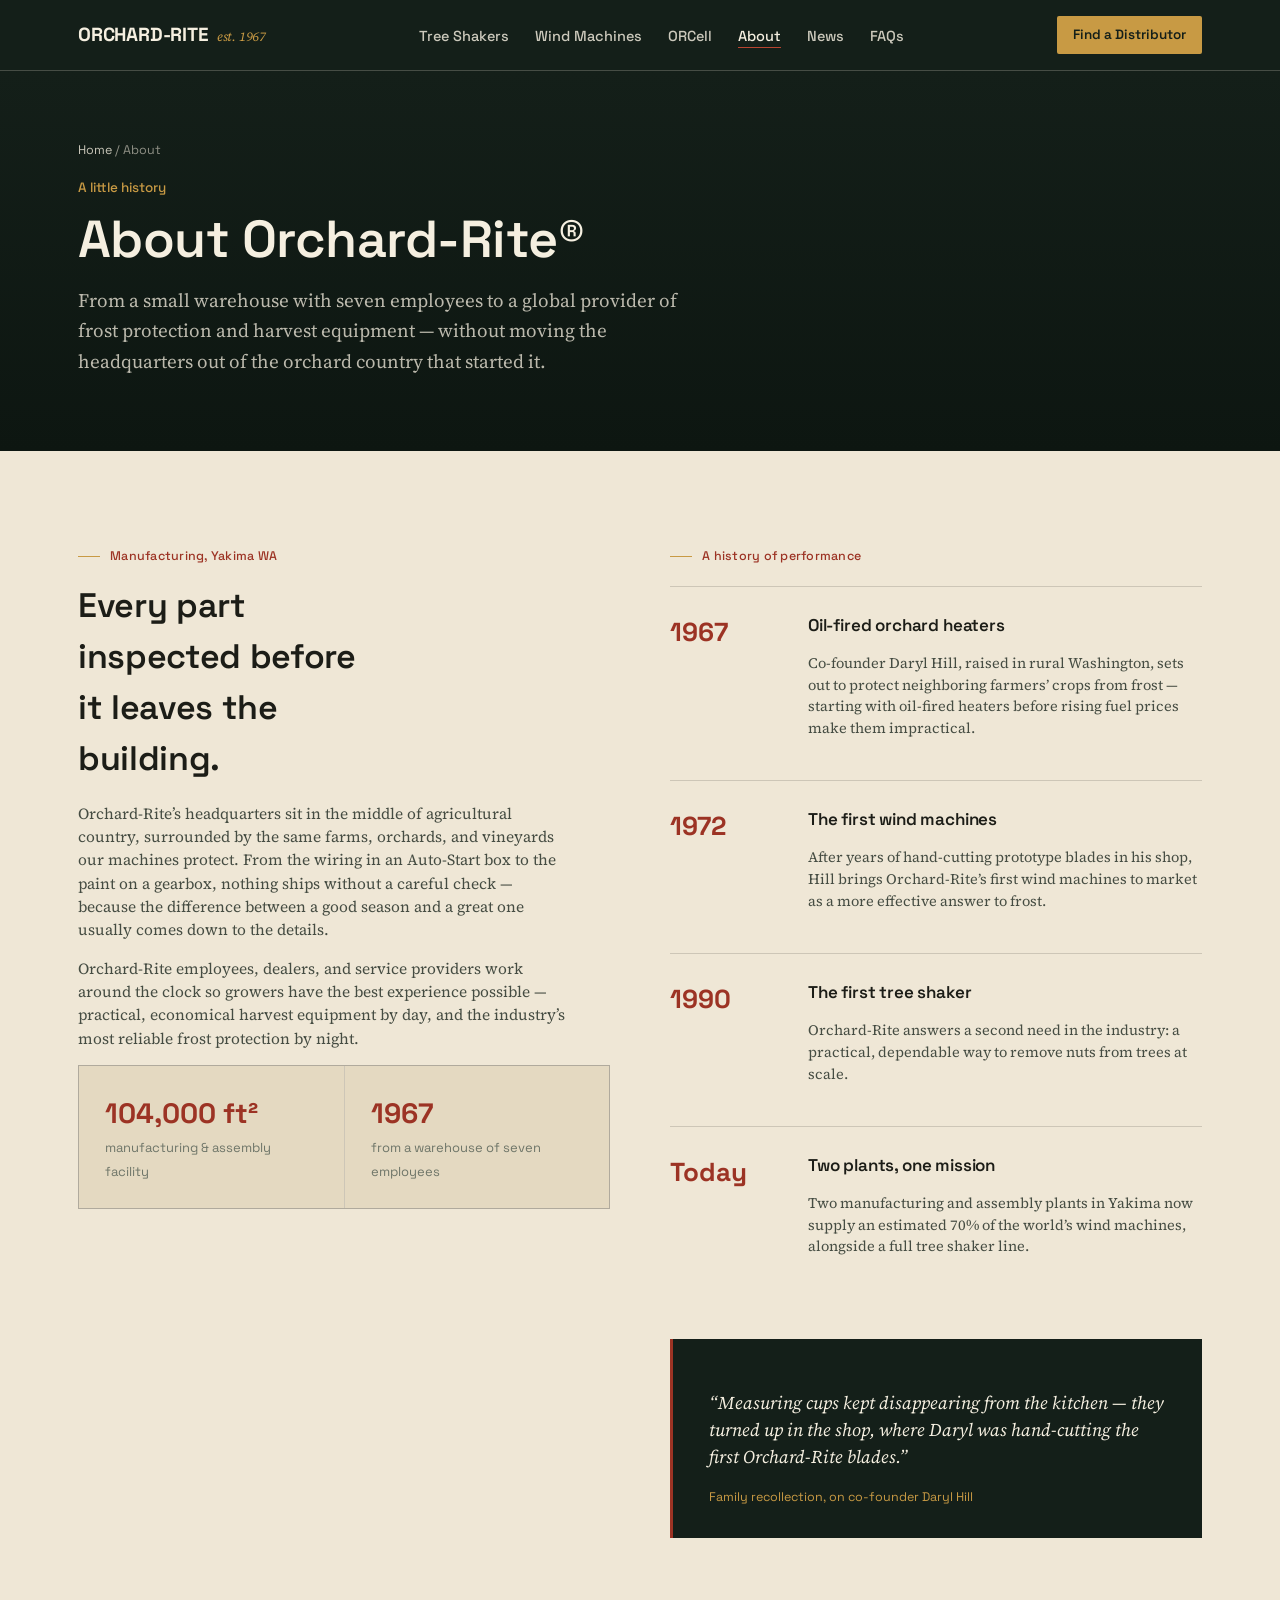
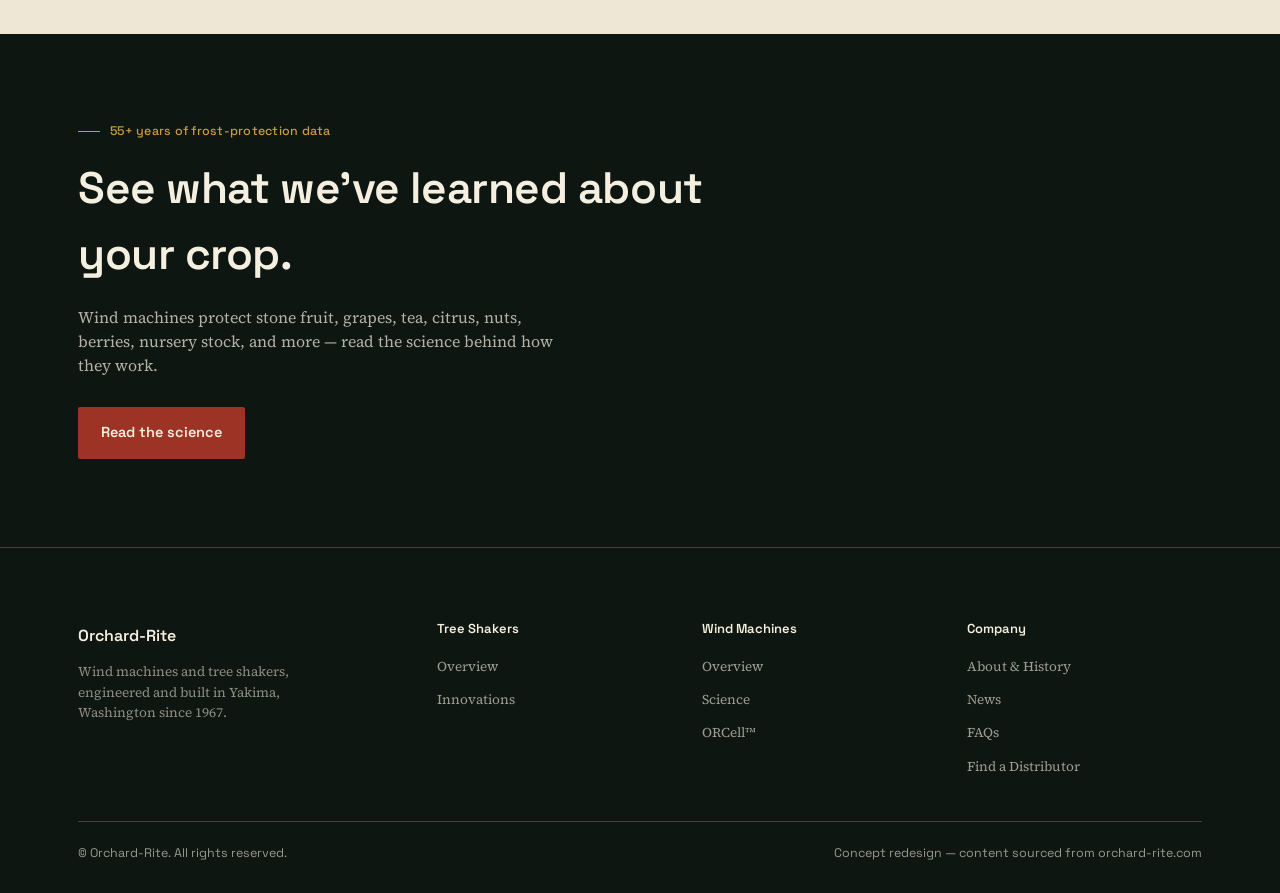
==== about.html @ 357910c6 "Add files via upload" ====
<!DOCTYPE html>
<html lang="en">
<head>
<meta charset="UTF-8">
<meta name="viewport" content="width=device-width, initial-scale=1.0">
<title>About Orchard-Rite — History & Manufacturing</title>
<meta name="description" content="Orchard-Rite's history since 1967: co-founder Daryl Hill, the first wind machines, the first tree shaker, and the 104,000 sq ft Yakima, WA manufacturing facility.">
<link rel="preconnect" href="https://fonts.googleapis.com">
<link rel="preconnect" href="https://fonts.gstatic.com" crossorigin>
<link href="https://fonts.googleapis.com/css2?family=Space+Grotesk:wght@400;500;600;700&family=Source+Serif+4:ital,opsz,wght@0,8..60,400;0,8..60,600;1,8..60,400;1,8..60,600&display=swap" rel="stylesheet">
<link rel="stylesheet" href="assets/style.css">
</head>
<body>
<header>
  <nav class="nav">
    <a class="brand" href="index.html">ORCHARD-RITE<small>est. 1967</small></a>
    <ul class="navlinks">
      <li><a href="tree-shakers.html">Tree Shakers</a></li>
      <li><a href="wind-machines.html">Wind Machines</a></li>
      <li><a href="orcell.html">ORCell</a></li>
      <li><a href="about.html" class="active">About</a></li>
      <li><a href="news.html">News</a></li>
      <li><a href="faqs.html">FAQs</a></li>
    </ul>
    <a class="navcta" href="contact.html">Find a Distributor</a>
    <button class="burger" aria-label="Menu">&#9776;</button>
  </nav>
</header>
<main>

<section class="page-hero">
  <div class="wrap">
    <div class="breadcrumb"><a href="index.html">Home</a> / About</div>
    <div class="tagline">A little history</div>
    <h1>About Orchard-Rite&reg;</h1>
    <p class="lede">From a small warehouse with seven employees to a global provider of frost protection and harvest equipment &mdash; without moving the headquarters out of the orchard country that started it.</p>
  </div>
</section>

<section id="manufacturing">
  <div class="wrap">
    <div class="mfg-grid">
      <div>
        <span class="eyebrow rust">Manufacturing, Yakima WA</span>
        <h2 style="font-size:clamp(26px,3vw,34px); max-width:14ch;">Every part inspected before it leaves the building.</h2>
        <p style="color:var(--steel-2); font-size:15.5px; margin-top:18px;">Orchard-Rite&#8217;s headquarters sit in the middle of agricultural country, surrounded by the same farms, orchards, and vineyards our machines protect. From the wiring in an Auto-Start box to the paint on a gearbox, nothing ships without a careful check &mdash; because the difference between a good season and a great one usually comes down to the details.</p>
        <p style="color:var(--steel-2); font-size:15.5px;">Orchard-Rite employees, dealers, and service providers work around the clock so growers have the best experience possible &mdash; practical, economical harvest equipment by day, and the industry&#8217;s most reliable frost protection by night.</p>
        <div class="mfg-figures">
          <div class="mfg-fig"><span class="num">104,000 ft&sup2;</span><span class="lab">manufacturing &amp; assembly facility</span></div>
          <div class="mfg-fig"><span class="num">1967</span><span class="lab">from a warehouse of seven employees</span></div>
        </div>
      </div>
      <div id="history">
        <span class="eyebrow rust">A history of performance</span>
        <div class="timeline">
          <div class="tl-row">
            <div class="tl-year">1967</div>
            <div><h4>Oil-fired orchard heaters</h4><p>Co-founder Daryl Hill, raised in rural Washington, sets out to protect neighboring farmers&#8217; crops from frost &mdash; starting with oil-fired heaters before rising fuel prices make them impractical.</p></div>
          </div>
          <div class="tl-row">
            <div class="tl-year">1972</div>
            <div><h4>The first wind machines</h4><p>After years of hand-cutting prototype blades in his shop, Hill brings Orchard-Rite&#8217;s first wind machines to market as a more effective answer to frost.</p></div>
          </div>
          <div class="tl-row">
            <div class="tl-year">1990</div>
            <div><h4>The first tree shaker</h4><p>Orchard-Rite answers a second need in the industry: a practical, dependable way to remove nuts from trees at scale.</p></div>
          </div>
          <div class="tl-row">
            <div class="tl-year">Today</div>
            <div><h4>Two plants, one mission</h4><p>Two manufacturing and assembly plants in Yakima now supply an estimated 70% of the world&#8217;s wind machines, alongside a full tree shaker line.</p></div>
          </div>
        </div>
        <div class="founder-quote">
          <p>&#8220;Measuring cups kept disappearing from the kitchen &mdash; they turned up in the shop, where Daryl was hand-cutting the first Orchard-Rite blades.&#8221;</p>
          <span class="att">Family recollection, on co-founder Daryl Hill</span>
        </div>
      </div>
    </div>
  </div>
</section>

<section class="cta-band">
  <div class="wrap">
    <div class="cta-inner">
      <span class="eyebrow">55+ years of frost-protection data</span>
      <h2>See what we&#8217;ve learned about your crop.</h2>
      <p>Wind machines protect stone fruit, grapes, tea, citrus, nuts, berries, nursery stock, and more &mdash; read the science behind how they work.</p>
      <a class="btn btn-primary" href="wind-machines.html#science">Read the science</a>
    </div>
  </div>
</section>

</main>
<footer>
  <div class="wrap">
    <div class="foot-grid">
      <div>
        <h5 style="color:var(--cream); font-family:var(--grot); font-size:16px;">Orchard-Rite</h5>
        <p style="max-width:32ch; font-size:13.5px; color:rgba(245,239,224,0.55);">Wind machines and tree shakers, engineered and built in Yakima, Washington since 1967.</p>
      </div>
      <div>
        <h5>Tree Shakers</h5>
        <ul>
          <li><a href="tree-shakers.html">Overview</a></li>
          <li><a href="tree-shakers.html#innovations">Innovations</a></li>
        </ul>
      </div>
      <div>
        <h5>Wind Machines</h5>
        <ul>
          <li><a href="wind-machines.html">Overview</a></li>
          <li><a href="wind-machines.html#science">Science</a></li>
          <li><a href="orcell.html">ORCell&trade;</a></li>
        </ul>
      </div>
      <div>
        <h5>Company</h5>
        <ul>
          <li><a href="about.html">About &amp; History</a></li>
          <li><a href="news.html">News</a></li>
          <li><a href="faqs.html">FAQs</a></li>
          <li><a href="contact.html">Find a Distributor</a></li>
        </ul>
      </div>
    </div>
    <div class="foot-bottom">
      <span>&copy; Orchard-Rite. All rights reserved.</span>
      <span>Concept redesign &mdash; content sourced from orchard-rite.com</span>
    </div>
  </div>
</footer>
<script src="assets/script.js"></script>
</body>
</html>
---- assets/style.css ----
/* Orchard-Rite — modernized concept — shared stylesheet */
:root{
  --night:#141F19;
  --night-deep:#0D1611;
  --paper:#EFE7D6;
  --paper-2:#E4D9C1;
  --ink:#1C1D17;
  --cream:#F5EFE0;
  --rust:#9C3324;
  --rust-2:#B84430;
  --steel:#6E7568;
  --steel-2:#454C42;
  --gold:#C89A44;
  --line-dark: rgba(245,239,224,0.22);
  --line-light: rgba(28,29,23,0.16);
  --serif: "Source Serif 4", Georgia, serif;
  --grot: "Space Grotesk", "Arial Narrow", sans-serif;
}
*{box-sizing:border-box;}
html{scroll-behavior:smooth;}
body{
  margin:0;
  background:var(--paper);
  color:var(--ink);
  font-family:var(--serif);
  line-height:1.5;
  -webkit-font-smoothing:antialiased;
}
img{max-width:100%;display:block;}
a{color:inherit;}
.wrap{max-width:1180px;margin:0 auto;padding:0 28px;}
@media(max-width:640px){.wrap{padding:0 20px;}}

h1,h2,h3,h4{font-family:var(--grot); margin:0; font-weight:600; letter-spacing:-0.01em;}
.eyebrow{
  font-family:var(--grot); font-size:12.5px; font-weight:500; letter-spacing:0.02em;
  display:flex; align-items:center; gap:10px; color:var(--gold); margin-bottom:14px;
}
.eyebrow::before{content:"";width:22px;height:1px;background:var(--gold);display:inline-block;}
.eyebrow.rust{color:var(--rust);}
p{max-width:62ch;}
.lede{font-size:19px;line-height:1.6;}

/* Header / nav */
header{position:sticky; top:0; z-index:50; background:var(--night); border-bottom:1px solid var(--line-dark);}
.nav{display:flex; align-items:center; justify-content:space-between; padding:16px 28px; max-width:1180px; margin:0 auto;}
.brand{font-family:var(--grot); color:var(--cream); font-weight:700; font-size:19px; text-decoration:none; letter-spacing:-0.01em; display:flex; align-items:baseline; gap:8px;}
.brand small{font-family:var(--serif); font-style:italic; font-weight:400; color:var(--gold); font-size:13px;}
.navlinks{display:flex; gap:26px; list-style:none; margin:0; padding:0;}
.navlinks a{color:var(--cream); text-decoration:none; font-family:var(--grot); font-size:14.5px; font-weight:500; opacity:0.82; transition:opacity .15s; padding-bottom:2px; border-bottom:1px solid transparent;}
.navlinks a:hover, .navlinks a.active{opacity:1; border-color:var(--rust-2);}
.navcta{font-family:var(--grot); font-size:13.5px; font-weight:600; color:var(--night); background:var(--gold); padding:9px 16px; border-radius:2px; text-decoration:none; white-space:nowrap;}
.burger{display:none; background:none; border:0; color:var(--cream); font-size:24px; cursor:pointer;}
@media(max-width:900px){.navlinks{display:none;} .navcta{display:none;} .burger{display:block;}}
.navlinks.open{display:flex !important; position:absolute; top:64px; left:0; right:0; background:var(--night-deep); flex-direction:column; padding:20px 28px; gap:18px; z-index:60;}

/* Page hero (interior pages) */
.page-hero{background:linear-gradient(180deg, var(--night) 0%, var(--night-deep) 100%); color:var(--cream); padding:70px 0 56px;}
.page-hero .tagline{font-family:var(--grot); color:var(--gold); font-size:13.5px; margin-bottom:14px; font-weight:500;}
.page-hero h1{font-size:clamp(34px,5vw,52px); color:var(--cream); max-width:16ch; line-height:1.05;}
.page-hero p.lede{color:rgba(245,239,224,0.75); margin-top:18px; max-width:60ch;}
.breadcrumb{font-family:var(--grot); font-size:12.5px; color:rgba(245,239,224,0.55); margin-bottom:18px;}
.breadcrumb a{color:rgba(245,239,224,0.8); text-decoration:none;}
.breadcrumb a:hover{color:var(--gold);}

/* Hero (home only) */
.hero{background:linear-gradient(180deg, var(--night) 0%, var(--night-deep) 100%); color:var(--cream); position:relative; overflow:hidden; padding:76px 0 0;}
.hero-grid{display:grid; grid-template-columns:1.15fr 0.85fr; gap:40px; align-items:center; max-width:1180px; margin:0 auto; padding:0 28px 60px;}
@media(max-width:900px){.hero-grid{grid-template-columns:1fr; padding-bottom:20px;}}
.hero h1{font-size:clamp(40px, 6vw, 66px); line-height:1.02; color:var(--cream); max-width:12ch;}
.hero .tagline{font-family:var(--grot); color:var(--gold); font-size:14px; letter-spacing:0.02em; margin-bottom:18px; font-weight:500;}
.hero p.lede{color:rgba(245,239,224,0.78); margin-top:20px;}
.hero-ctas{display:flex; gap:14px; margin-top:32px; flex-wrap:wrap;}
.btn{font-family:var(--grot); font-weight:600; font-size:14.5px; padding:14px 22px; text-decoration:none; border-radius:2px; display:inline-flex; align-items:center; gap:10px; border:1px solid transparent; cursor:pointer;}
.btn-primary{background:var(--rust); color:var(--cream);}
.btn-primary:hover{background:var(--rust-2);}
.btn-ghost{border-color:var(--line-dark); color:var(--cream);}
.btn-ghost:hover{border-color:var(--gold); color:var(--gold);}
.hero-diagram svg{width:100%; height:auto;}

.hero-strip{border-top:1px solid var(--line-dark); background:var(--night-deep);}
.strip-grid{max-width:1180px; margin:0 auto; padding:22px 28px; display:grid; grid-template-columns:repeat(4,1fr); gap:20px;}
@media(max-width:760px){.strip-grid{grid-template-columns:repeat(2,1fr);}}
.strip-item{border-left:1px solid var(--line-dark); padding-left:16px;}
.strip-item .num{font-family:var(--grot); font-size:26px; color:var(--gold); font-weight:700; display:block;}
.strip-item .lab{font-size:12.5px; color:rgba(245,239,224,0.65); font-family:var(--grot);}

section{padding:96px 0;}
@media(max-width:760px){section{padding:60px 0;}}
.section-head{display:grid; grid-template-columns:0.9fr 1.1fr; gap:50px; margin-bottom:56px;}
@media(max-width:800px){.section-head{grid-template-columns:1fr; gap:20px;}}

/* Day/Night split */
.split{display:grid; grid-template-columns:1fr 1fr; border:1px solid var(--line-light);}
@media(max-width:800px){.split{grid-template-columns:1fr;}}
.split-panel{padding:48px 42px; position:relative;}
.split-panel + .split-panel{border-left:1px solid var(--line-light);}
@media(max-width:800px){.split-panel + .split-panel{border-left:none; border-top:1px solid var(--line-light);}}
.split-panel.dark{background:var(--night); color:var(--cream);}
.split-panel h3{font-size:27px; margin-bottom:6px;}
.split-panel .when{font-family:var(--grot); font-size:12.5px; color:var(--rust); margin-bottom:20px; display:block;}
.split-panel.dark .when{color:var(--gold);}
.split-panel ul{padding-left:0; list-style:none; margin:22px 0 0;}
.split-panel li{padding:11px 0; border-top:1px solid var(--line-light); font-size:15px; display:flex; justify-content:space-between; gap:16px; align-items:baseline;}
.split-panel.dark li{border-top:1px solid var(--line-dark);}
.split-panel li span.tag{font-family:var(--grot); font-size:11.5px; color:var(--steel); white-space:nowrap;}
.split-panel.dark li span.tag{color:var(--gold);}
.split-panel a.more{display:inline-block; margin-top:26px; font-family:var(--grot); font-size:13.5px; font-weight:600; text-decoration:none; border-bottom:1px solid currentColor; padding-bottom:2px;}

/* Card grids */
.innov-grid{display:grid; grid-template-columns:repeat(4,1fr); gap:1px; background:var(--line-light); border:1px solid var(--line-light);}
@media(max-width:900px){.innov-grid{grid-template-columns:repeat(2,1fr);}}
@media(max-width:520px){.innov-grid{grid-template-columns:1fr;}}
.innov-grid.cols-3{grid-template-columns:repeat(3,1fr);}
@media(max-width:900px){.innov-grid.cols-3{grid-template-columns:1fr 1fr;}}
@media(max-width:600px){.innov-grid.cols-3{grid-template-columns:1fr;}}
.innov-card{background:var(--paper); padding:30px 26px;}
.innov-card h4{font-size:18px; margin-bottom:10px;}
.innov-card .sub{font-family:var(--grot); font-size:11.5px; color:var(--rust); margin-bottom:14px; display:block;}
.innov-card p{font-size:14.5px; color:var(--steel-2); max-width:none;}

/* Science / dark sections */
.science{background:var(--night); color:var(--cream);}
.science .section-head p{color:rgba(245,239,224,0.72);}
.diagram-box{border:1px solid var(--line-dark); padding:30px; margin-top:10px;}
.diagram-box svg{width:100%; height:auto;}
.diagram-caption{font-family:var(--grot); font-size:12px; color:rgba(245,239,224,0.55); margin-top:14px; max-width:none;}
.freeze-types{display:grid; grid-template-columns:1fr 1fr; gap:1px; background:var(--line-dark); margin-top:40px; border:1px solid var(--line-dark);}
@media(max-width:760px){.freeze-types{grid-template-columns:1fr;}}
.freeze-card{background:var(--night-deep); padding:28px;}
.freeze-card .when{font-family:var(--grot); color:var(--gold); font-size:12px; display:block; margin-bottom:8px;}
.freeze-card h4{color:var(--cream); font-size:19px; margin-bottom:10px;}
.freeze-card p{color:rgba(245,239,224,0.68); font-size:14.5px; max-width:none;}
.stat-line{display:flex; gap:36px; margin-top:44px; flex-wrap:wrap;}
.stat-line div{border-left:1px solid var(--line-dark); padding-left:14px;}
.stat-line .num{font-family:var(--grot); font-size:30px; color:var(--gold); display:block; font-weight:700;}
.stat-line .lab{font-size:12.5px; color:rgba(245,239,224,0.6); font-family:var(--grot);}

/* Feature band (ORCell etc) */
.feature-band{display:grid; grid-template-columns:0.9fr 1.1fr; gap:60px; align-items:center; border:1px solid var(--line-light); padding:56px 48px;}
@media(max-width:900px){.feature-band{grid-template-columns:1fr; padding:36px 26px; gap:30px;}}
.feature-band h3{font-size:32px; margin-bottom:16px;}
.feature-band svg{width:100%; height:auto;}
.feature-list{list-style:none; padding:0; margin:22px 0 0; display:grid; gap:10px;}
.feature-list li{font-size:14.5px; padding-left:20px; position:relative; color:var(--steel-2);}
.feature-list li::before{content:"—"; position:absolute; left:0; color:var(--rust);}
.feature-list.on-dark li{color:rgba(245,239,224,0.75);}

/* Manufacturing / paper-2 sections */
.alt{background:var(--paper-2);}
.mfg-grid{display:grid; grid-template-columns:1fr 1fr; gap:60px; align-items:start;}
@media(max-width:860px){.mfg-grid{grid-template-columns:1fr;}}
.mfg-figures{display:grid; grid-template-columns:1fr 1fr; gap:1px; background:var(--line-light); border:1px solid var(--line-light); margin-top:10px;}
.mfg-fig{background:var(--paper-2); padding:26px;}
.mfg-fig .num{font-family:var(--grot); font-size:28px; font-weight:700; color:var(--rust); display:block;}
.mfg-fig .lab{font-size:13px; color:var(--steel); font-family:var(--grot);}

/* Timeline */
.timeline{position:relative; margin-top:20px;}
.tl-row{display:grid; grid-template-columns:110px 1fr; gap:28px; padding:26px 0; border-top:1px solid var(--line-light);}
.tl-row:first-child{border-top:1px solid var(--line-light);}
.tl-year{font-family:var(--grot); font-size:26px; font-weight:700; color:var(--rust);}
.tl-row h4{font-size:17px; margin-bottom:6px;}
.tl-row p{font-size:14.5px; color:var(--steel-2); max-width:64ch;}
@media(max-width:600px){.tl-row{grid-template-columns:1fr; gap:6px;}}
.founder-quote{margin-top:40px; padding:32px 36px; background:var(--night); color:var(--cream); border-left:3px solid var(--rust);}
.founder-quote p{font-family:var(--serif); font-style:italic; font-size:18px; color:var(--cream); max-width:56ch;}
.founder-quote .att{font-family:var(--grot); font-size:12.5px; color:var(--gold); margin-top:14px; display:block;}

/* News grid */
.news-grid{display:grid; grid-template-columns:repeat(3,1fr); gap:1px; background:var(--line-light); border:1px solid var(--line-light);}
@media(max-width:860px){.news-grid{grid-template-columns:1fr;}}
.news-card{background:var(--paper); padding:30px 26px; display:flex; flex-direction:column; justify-content:space-between; min-height:150px;}
.news-card .kicker{font-family:var(--grot); font-size:11.5px; color:var(--rust); margin-bottom:12px; display:block;}
.news-card h4{font-size:17px; font-weight:500; font-family:var(--serif); line-height:1.35;}
.news-card a{text-decoration:none;}
.news-card a:hover h4{color:var(--rust);}
.news-card .arrow{font-family:var(--grot); font-size:13px; margin-top:18px; color:var(--steel);}

/* Spec tables */
.spec-table{width:100%; border-collapse:collapse; margin-top:10px; font-size:14.5px;}
.spec-table th, .spec-table td{border:1px solid var(--line-light); padding:12px 14px; text-align:left; vertical-align:top;}
.spec-table th{font-family:var(--grot); font-size:12.5px; color:var(--rust); background:var(--paper-2);}
.spec-table.on-dark th, .spec-table.on-dark td{border-color:var(--line-dark);}
.spec-table.on-dark th{background:var(--night-deep); color:var(--gold);}
.table-scroll{overflow-x:auto;}

/* Engine cards */
.engine-grid{display:grid; grid-template-columns:repeat(3,1fr); gap:1px; background:var(--line-light); border:1px solid var(--line-light); margin-top:10px;}
@media(max-width:860px){.engine-grid{grid-template-columns:1fr;}}
.engine-card{background:var(--paper); padding:28px 24px;}
.engine-card h4{font-size:17px; margin-bottom:6px;}
.engine-card .sub{font-family:var(--grot); font-size:12px; color:var(--steel); margin-bottom:14px; display:block;}
.engine-card ul{padding-left:18px; margin:0; font-size:13.5px; color:var(--steel-2);}
.engine-card li{margin-bottom:6px;}

/* Accessory list */
.accessory-grid{display:grid; grid-template-columns:1fr 1fr; gap:1px; background:var(--line-light); border:1px solid var(--line-light); margin-top:10px;}
@media(max-width:760px){.accessory-grid{grid-template-columns:1fr;}}
.accessory-card{background:var(--paper); padding:22px 24px;}
.accessory-card h4{font-size:15.5px; margin-bottom:8px;}
.accessory-card p{font-size:13.5px; color:var(--steel-2); max-width:none; margin:0;}

/* FAQ accordion */
.faq-item{border-top:1px solid var(--line-light);}
.faq-item:last-child{border-bottom:1px solid var(--line-light);}
.faq-q{width:100%; text-align:left; background:none; border:0; padding:22px 4px; font-family:var(--grot); font-size:16px; font-weight:600; color:var(--ink); cursor:pointer; display:flex; justify-content:space-between; align-items:center; gap:20px;}
.faq-q .plus{font-size:20px; color:var(--rust); transition:transform .2s;}
.faq-item.open .faq-q .plus{transform:rotate(45deg);}
.faq-a{max-height:0; overflow:hidden; transition:max-height .25s ease;}
.faq-a-inner{padding:0 4px 24px; font-size:15px; color:var(--steel-2); max-width:70ch;}
.faq-a-inner ul{padding-left:20px;}

/* CTA band */
.cta-band{background:var(--night-deep); color:var(--cream); text-align:left; padding:88px 0; position:relative; overflow:hidden;}
.cta-inner{max-width:640px;}
.cta-band h2{font-size:clamp(30px,4.2vw,44px); color:var(--cream); margin-bottom:18px;}
.cta-band p{color:rgba(245,239,224,0.72); margin-bottom:30px;}

/* Contact page */
.contact-grid{display:grid; grid-template-columns:1fr 1fr; gap:1px; background:var(--line-light); border:1px solid var(--line-light);}
@media(max-width:860px){.contact-grid{grid-template-columns:1fr;}}
.contact-panel{background:var(--paper); padding:44px;}
.contact-panel h3{font-size:20px; margin-bottom:14px;}
.contact-panel p{font-size:14.5px; color:var(--steel-2);}
.contact-panel .btn{margin-top:18px;}

footer{background:var(--night-deep); border-top:1px solid var(--line-dark); color:rgba(245,239,224,0.6); padding:50px 0 30px;}
.foot-grid{display:grid; grid-template-columns:1.4fr 1fr 1fr 1fr; gap:30px;}
@media(max-width:760px){.foot-grid{grid-template-columns:1fr 1fr; gap:30px 20px;}}
.foot-grid h5{font-family:var(--grot); color:var(--cream); font-size:13px; margin-bottom:14px; font-weight:600;}
.foot-grid ul{list-style:none; padding:0; margin:0; display:grid; gap:9px;}
.foot-grid a{text-decoration:none; font-size:13.5px; color:rgba(245,239,224,0.62);}
.foot-grid a:hover{color:var(--gold);}
.foot-bottom{margin-top:44px; padding-top:22px; border-top:1px solid var(--line-dark); display:flex; justify-content:space-between; flex-wrap:wrap; gap:10px; font-size:12.5px; font-family:var(--grot);}

@media (prefers-reduced-motion: reduce){ html{scroll-behavior:auto;} .blade-spin{animation:none !important;} }
.blade-spin{transform-origin:center; animation:spin 14s linear infinite;}
@keyframes spin{to{transform:rotate(360deg);}}
::selection{background:var(--rust); color:var(--cream);}
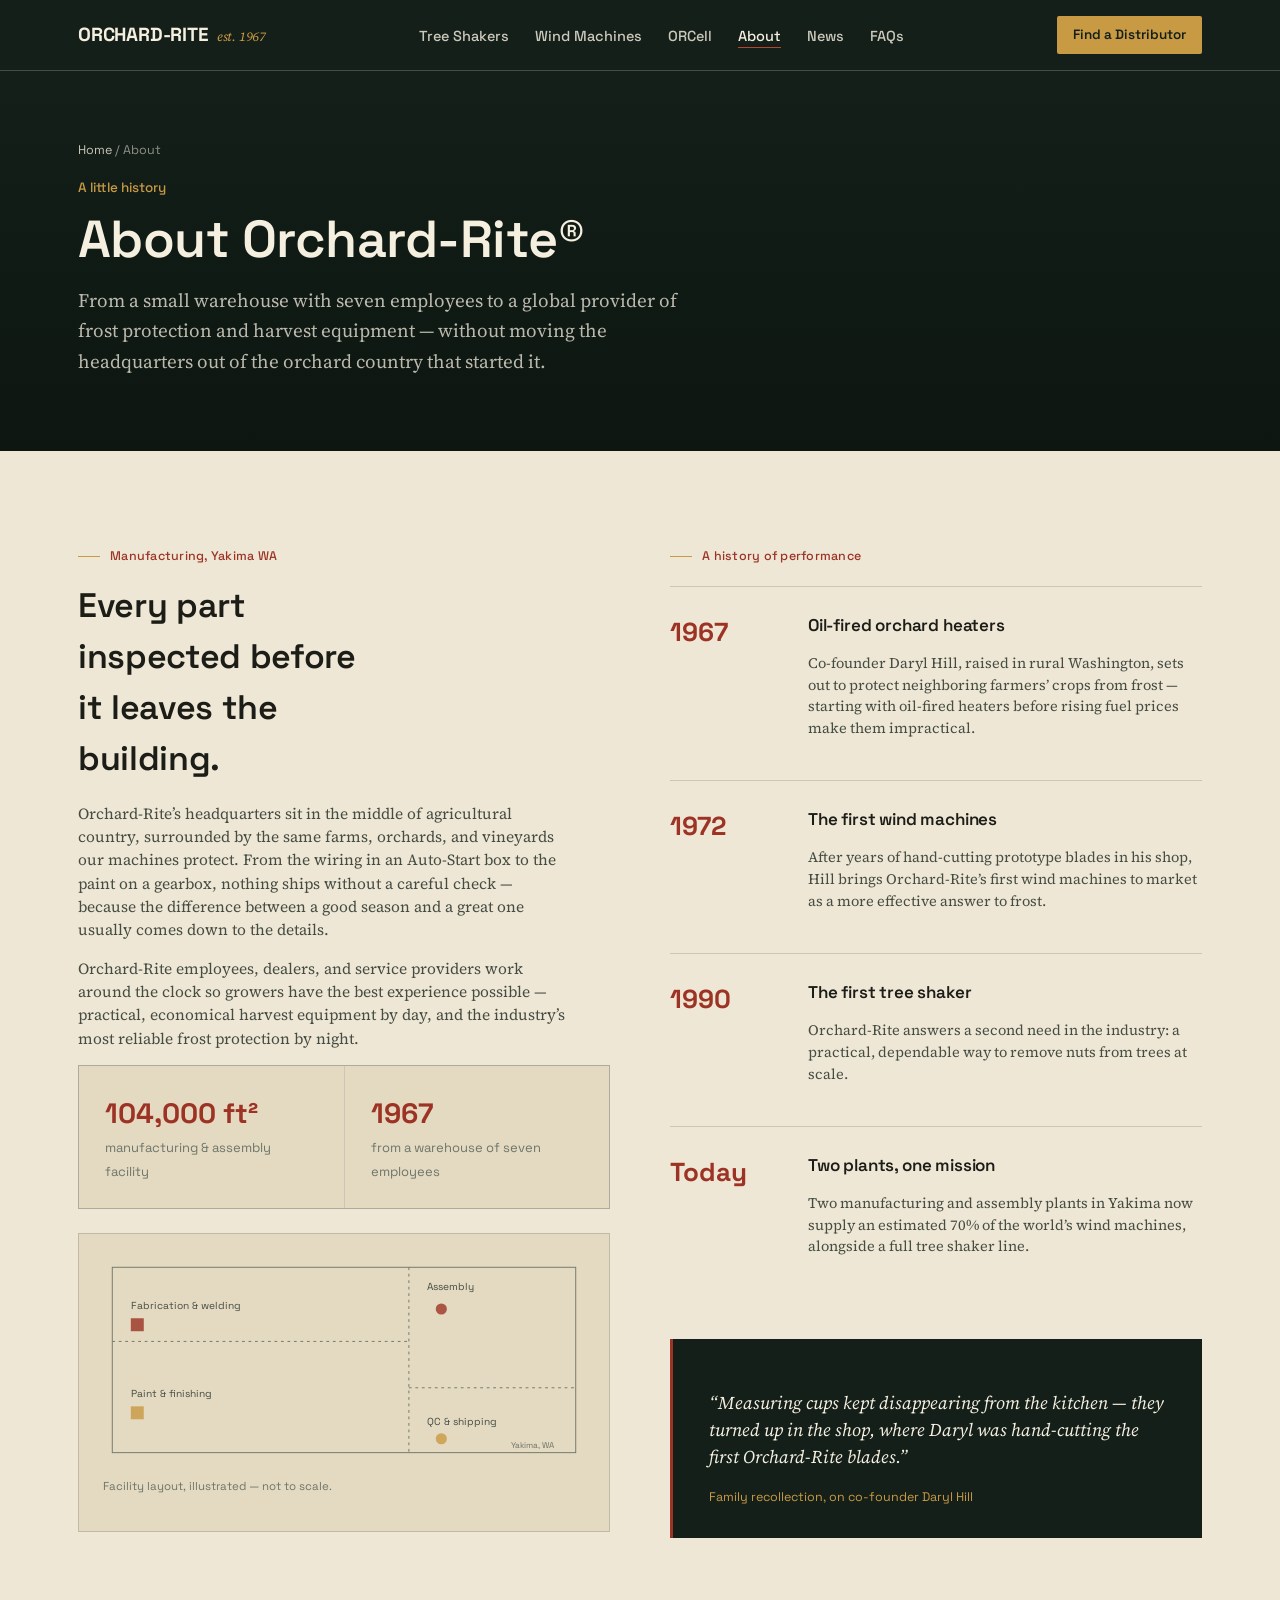
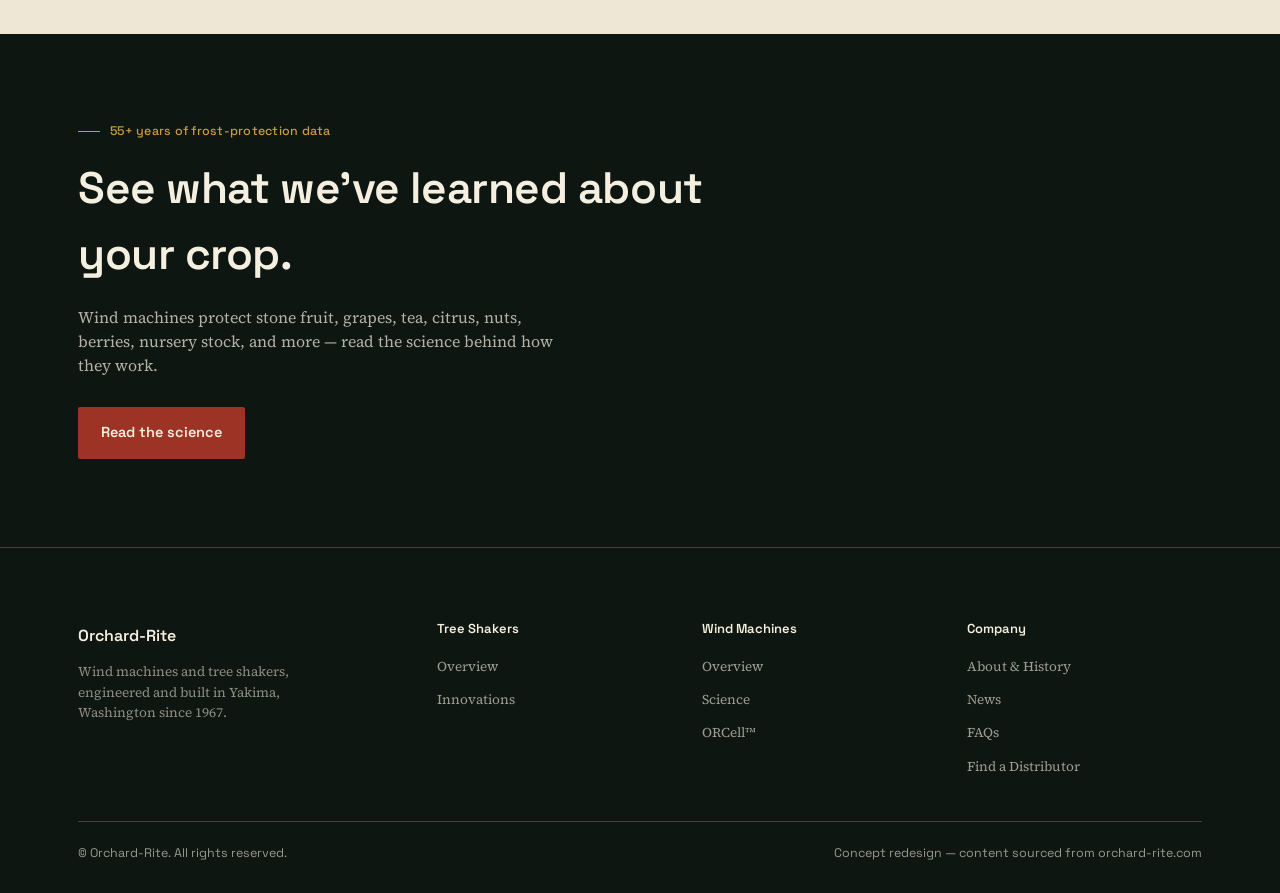
==== commit 47a7cddf: "Add files via upload" ====
--- a/about.html
+++ b/about.html
@@ -48,6 +48,24 @@
         <div class="mfg-figures">
           <div class="mfg-fig"><span class="num">104,000 ft&sup2;</span><span class="lab">manufacturing &amp; assembly facility</span></div>
           <div class="mfg-fig"><span class="num">1967</span><span class="lab">from a warehouse of seven employees</span></div>
+        </div>
+        <div style="border:1px solid var(--line-light); padding:24px; margin-top:24px; background:var(--paper-2);">
+          <svg viewBox="0 0 520 220" xmlns="http://www.w3.org/2000/svg" style="width:100%; height:auto;">
+            <rect x="10" y="10" width="500" height="200" fill="none" stroke="var(--steel)" stroke-width="1"/>
+            <line x1="10" y1="90" x2="330" y2="90" stroke="var(--steel)" stroke-dasharray="3 4"/>
+            <line x1="330" y1="10" x2="330" y2="210" stroke="var(--steel)" stroke-dasharray="3 4"/>
+            <line x1="330" y1="140" x2="510" y2="140" stroke="var(--steel)" stroke-dasharray="3 4"/>
+            <text x="30" y="55" font-family="Space Grotesk" font-size="11" fill="var(--steel-2)">Fabrication &amp; welding</text>
+            <text x="30" y="150" font-family="Space Grotesk" font-size="11" fill="var(--steel-2)">Paint &amp; finishing</text>
+            <text x="350" y="35" font-family="Space Grotesk" font-size="11" fill="var(--steel-2)">Assembly</text>
+            <text x="350" y="180" font-family="Space Grotesk" font-size="11" fill="var(--steel-2)">QC &amp; shipping</text>
+            <rect x="30" y="65" width="14" height="14" fill="var(--rust)" opacity="0.8"/>
+            <rect x="30" y="160" width="14" height="14" fill="var(--gold)" opacity="0.8"/>
+            <circle cx="365" cy="55" r="6" fill="var(--rust)" opacity="0.8"/>
+            <circle cx="365" cy="195" r="6" fill="var(--gold)" opacity="0.8"/>
+            <text x="440" y="205" font-family="Space Grotesk" font-size="9" fill="var(--steel)">Yakima, WA</text>
+          </svg>
+          <p style="font-family:var(--grot); font-size:11.5px; color:var(--steel); margin-top:10px; max-width:none;">Facility layout, illustrated &mdash; not to scale.</p>
         </div>
       </div>
       <div id="history">
--- a/assets/style.css
+++ b/assets/style.css
@@ -56,6 +56,14 @@
 
 /* Page hero (interior pages) */
 .page-hero{background:linear-gradient(180deg, var(--night) 0%, var(--night-deep) 100%); color:var(--cream); padding:70px 0 56px;}
+.page-hero.has-photo{
+  position:relative; padding:120px 0 76px; background-size:cover; background-position:center;
+}
+.page-hero.has-photo::before{
+  content:""; position:absolute; inset:0;
+  background:linear-gradient(180deg, rgba(13,22,17,0.55) 0%, rgba(13,22,17,0.88) 78%, var(--night-deep) 100%);
+}
+.page-hero.has-photo .wrap{position:relative; z-index:1;}
 .page-hero .tagline{font-family:var(--grot); color:var(--gold); font-size:13.5px; margin-bottom:14px; font-weight:500;}
 .page-hero h1{font-size:clamp(34px,5vw,52px); color:var(--cream); max-width:16ch; line-height:1.05;}
 .page-hero p.lede{color:rgba(245,239,224,0.75); margin-top:18px; max-width:60ch;}
@@ -78,6 +86,20 @@
 .btn-ghost:hover{border-color:var(--gold); color:var(--gold);}
 .hero-diagram svg{width:100%; height:auto;}
 
+/* Homepage hero video cards */
+.hero-media{display:grid; gap:14px;}
+.video-card{position:relative; border:1px solid var(--line-dark); overflow:hidden; border-radius:2px; background:var(--night-deep);}
+.video-card video{width:100%; height:100%; object-fit:cover; display:block;}
+.video-card .video-label{
+  position:absolute; left:0; right:0; bottom:0; padding:16px 18px;
+  background:linear-gradient(0deg, rgba(13,22,17,0.85) 0%, rgba(13,22,17,0) 100%);
+  font-family:var(--grot); font-size:13px; color:var(--cream);
+}
+.video-card .video-label .kicker{display:block; font-size:11px; color:var(--gold); margin-bottom:3px; letter-spacing:0.02em;}
+.video-card.main{aspect-ratio:16/11;}
+.video-card.sub{aspect-ratio:16/6;}
+.video-card a.card-link{position:absolute; inset:0; z-index:2;}
+
 .hero-strip{border-top:1px solid var(--line-dark); background:var(--night-deep);}
 .strip-grid{max-width:1180px; margin:0 auto; padding:22px 28px; display:grid; grid-template-columns:repeat(4,1fr); gap:20px;}
 @media(max-width:760px){.strip-grid{grid-template-columns:repeat(2,1fr);}}
@@ -97,6 +119,13 @@
 .split-panel + .split-panel{border-left:1px solid var(--line-light);}
 @media(max-width:800px){.split-panel + .split-panel{border-left:none; border-top:1px solid var(--line-light);}}
 .split-panel.dark{background:var(--night); color:var(--cream);}
+.split-panel.has-photo{background-size:cover; background-position:center; position:relative; color:var(--cream);}
+.split-panel.has-photo::before{content:""; position:absolute; inset:0; background:linear-gradient(180deg, rgba(13,22,17,0.55) 0%, rgba(13,22,17,0.88) 100%);}
+.split-panel.has-photo > *{position:relative; z-index:1;}
+.split-panel.has-photo .when{color:var(--gold);}
+.split-panel.has-photo li{border-top:1px solid var(--line-dark);}
+.split-panel.has-photo li span.tag{color:var(--gold);}
+.split-panel.has-photo p{color:rgba(245,239,224,0.8);}
 .split-panel h3{font-size:27px; margin-bottom:6px;}
 .split-panel .when{font-family:var(--grot); font-size:12.5px; color:var(--rust); margin-bottom:20px; display:block;}
 .split-panel.dark .when{color:var(--gold);}
